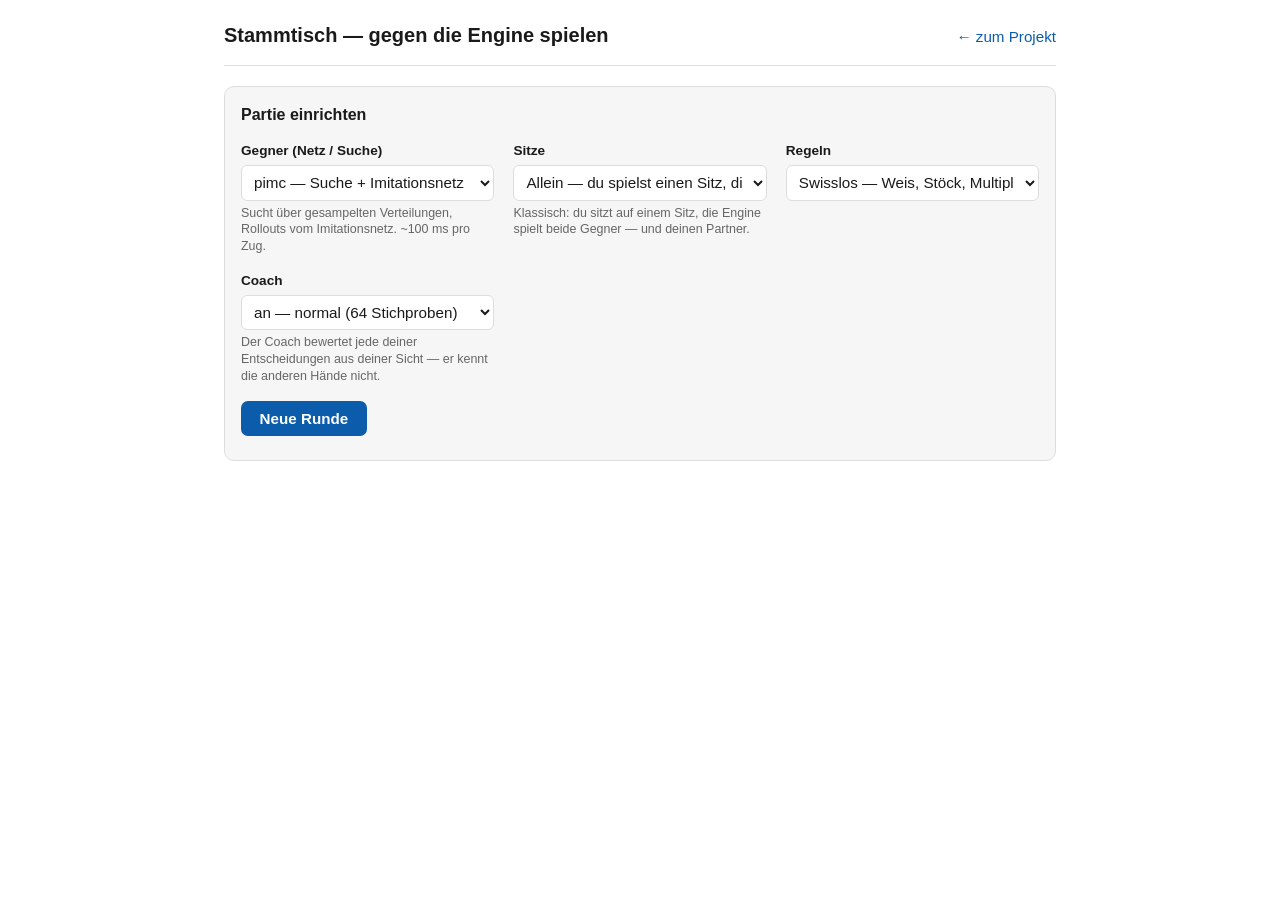
==== static/stammtisch/play/index.html @ 66802778 "add stammtisch" ====
<!DOCTYPE html>
<html lang="de">
<head>
<meta charset="utf-8">
<meta name="viewport" content="width=device-width, initial-scale=1">
<title>Stammtisch — gegen die Engine spielen</title>
<meta name="description" content="Schieber-Jass gegen die Stammtisch-Engine, im Browser.">
<link rel="icon" href="data:image/svg+xml,<svg xmlns='http://www.w3.org/2000/svg' viewBox='0 0 100 100'><text y='.9em' font-size='90'>🃏</text></svg>">
<style>
  :root {
    --fg: #1a1a1a;
    --muted: #666;
    --rule: #ddd;
    --link: #0b5cab;
    --bg: #ffffff;
    --felt: #10553a;
    --felt-dark: #0b3f2b;
    --card-bg: #fffdf8;
    --red: #b3261e;
    --black: #1a1a1a;
    --good: #1a7f37;
    --warn: #b7791f;
    --bad: #b3261e;
    --panel: #f6f6f6;
  }

  * { box-sizing: border-box; }
  html { -webkit-text-size-adjust: 100%; }

  body {
    margin: 0;
    color: var(--fg);
    background: var(--bg);
    font-family: -apple-system, BlinkMacSystemFont, "Segoe UI", Roboto, Helvetica, Arial, sans-serif;
    font-size: 17px;
    line-height: 1.55;
  }

  .wrap { max-width: 54rem; margin-inline: auto; padding: 1.25rem 1rem 4rem; }

  header.top {
    display: flex; flex-wrap: wrap; align-items: baseline;
    justify-content: space-between; gap: 0.5rem 1.5rem;
    padding-bottom: 0.9rem; margin-bottom: 1.2rem;
    border-bottom: 1px solid var(--rule);
  }
  header.top h1 { font-size: 1.25rem; margin: 0; }
  header.top a { color: var(--link); text-decoration: none; font-size: 0.95rem; }
  header.top a:hover { text-decoration: underline; }

  /* ---------- setup panel ---------- */
  .setup {
    background: var(--panel); border: 1px solid var(--rule); border-radius: 10px;
    padding: 1rem; margin-bottom: 1.2rem;
  }
  .setup h2 { font-size: 1rem; margin: 0 0 0.8rem; }
  .fields { display: grid; gap: 0.9rem 1.2rem; grid-template-columns: repeat(auto-fit, minmax(15rem, 1fr)); }
  .field label { display: block; font-weight: 600; font-size: 0.85rem; margin-bottom: 0.25rem; }
  .field select, .field input[type=number] {
    width: 100%; padding: 0.45rem 0.5rem; font-size: 0.95rem; font-family: inherit;
    border: 1px solid var(--rule); border-radius: 6px; background: #fff; color: var(--fg);
  }
  .field .hint { font-size: 0.78rem; color: var(--muted); margin-top: 0.25rem; line-height: 1.35; }
  .field.check { display: flex; align-items: flex-start; gap: 0.5rem; }
  .field.check label { font-weight: 600; margin: 0; }

  button {
    font-family: inherit; font-size: 0.95rem; font-weight: 600;
    padding: 0.5rem 1.1rem; border-radius: 7px; border: 1px solid transparent;
    background: var(--link); color: #fff; cursor: pointer;
  }
  button:hover:not(:disabled) { filter: brightness(1.1); }
  button:disabled { opacity: 0.5; cursor: default; }
  button.ghost { background: #fff; color: var(--fg); border-color: var(--rule); }

  .actions { margin-top: 1rem; display: flex; gap: 0.6rem; flex-wrap: wrap; align-items: center; }
  #status { font-size: 0.85rem; color: var(--muted); }

  /* ---------- table ---------- */
  .table {
    position: relative;
    background: radial-gradient(circle at 50% 45%, var(--felt) 0%, var(--felt-dark) 100%);
    border-radius: 14px; padding: 1rem;
    min-height: 23rem;
    display: grid;
    grid-template-columns: 1fr minmax(0, 1.6fr) 1fr;
    grid-template-rows: auto 1fr auto;
    gap: 0.5rem;
    color: #fff;
  }
  .seat { text-align: center; font-size: 0.85rem; }
  .seat .who { font-weight: 700; }
  .seat .who .badge {
    display: inline-block; font-size: 0.68rem; font-weight: 600;
    background: rgba(255,255,255,0.2); border-radius: 999px;
    padding: 0.05rem 0.45rem; margin-left: 0.3rem; vertical-align: 1px;
  }
  .seat .meta { opacity: 0.75; font-size: 0.78rem; }
  .seat.turn .who { color: #ffe08a; }
  .seat.turn .who::after { content: " ●"; }

  .seat-top { grid-column: 2; grid-row: 1; }
  .seat-left { grid-column: 1; grid-row: 2; align-self: center; }
  .seat-right { grid-column: 3; grid-row: 2; align-self: center; }
  .trick { grid-column: 2; grid-row: 2; display: grid; place-items: center; }

  .trick-cards { display: flex; gap: 0.4rem; flex-wrap: wrap; justify-content: center; min-height: 4.6rem; align-items: center; }
  .trick-note { font-size: 0.8rem; opacity: 0.8; margin-top: 0.4rem; text-align: center; min-height: 1.2rem; }

  .backs { display: flex; gap: 2px; justify-content: center; margin-top: 0.25rem; }
  .back {
    width: 12px; height: 18px; border-radius: 2px;
    background: repeating-linear-gradient(45deg, #2b6cb0 0 3px, #1e4e7f 3px 6px);
    border: 1px solid rgba(255,255,255,0.35);
  }

  /* ---------- cards ---------- */
  .card {
    width: 3.1rem; height: 4.4rem; border-radius: 6px;
    background: var(--card-bg); border: 1px solid #c9c3b4;
    box-shadow: 0 1px 3px rgba(0,0,0,0.3);
    display: flex; flex-direction: column; align-items: center; justify-content: center;
    font-weight: 700; line-height: 1.1; color: var(--black);
    padding: 0; font-family: inherit; font-size: 1rem;
    flex: none;
  }
  .card .rank { font-size: 1.05rem; }
  .card .suit { font-size: 1.15rem; }
  .card.red { color: var(--red); }
  .card.small { width: 2.5rem; height: 3.5rem; }
  .card.small .rank { font-size: 0.85rem; }
  .card.small .suit { font-size: 0.95rem; }

  .hand { display: flex; gap: 0.35rem; flex-wrap: wrap; justify-content: center; margin-top: 0.8rem; }
  .hand .card { cursor: default; transition: transform 0.12s ease, box-shadow 0.12s ease; }
  .hand .card.playable { cursor: pointer; border-color: #7a8a55; }
  .hand .card.playable:hover { transform: translateY(-7px); box-shadow: 0 6px 12px rgba(0,0,0,0.25); }
  .hand .card.dim { opacity: 0.4; }
  .hand .card.best { box-shadow: 0 0 0 2px var(--good); }

  .hand-label { text-align: center; font-size: 0.8rem; color: var(--muted); margin-top: 0.9rem; }

  /* ---------- trump dialog ---------- */
  .trump-choice { display: flex; gap: 0.45rem; flex-wrap: wrap; justify-content: center; margin-top: 0.7rem; }
  .trump-choice button { background: #fff; color: var(--fg); border-color: var(--rule); font-size: 0.9rem; }
  .trump-choice button .mult { font-size: 0.72rem; color: var(--muted); font-weight: 500; }

  /* ---------- coach ---------- */
  .coach {
    border: 1px solid var(--rule); border-radius: 10px; padding: 0.85rem 1rem;
    margin-top: 1rem; background: #fff; font-size: 0.9rem;
  }
  .coach h3 { margin: 0 0 0.5rem; font-size: 0.9rem; }
  .coach .verdict { font-weight: 700; }
  .coach .verdict.good { color: var(--good); }
  .coach .verdict.warn { color: var(--warn); }
  .coach .verdict.bad { color: var(--bad); }
  .coach table { border-collapse: collapse; width: 100%; margin-top: 0.4rem; font-size: 0.85rem; }
  .coach td { padding: 0.15rem 0.4rem 0.15rem 0; }
  .coach td.num { text-align: right; font-variant-numeric: tabular-nums; color: var(--muted); }
  .coach .thinking { color: var(--muted); font-style: italic; }

  /* ---------- log & result ---------- */
  .log {
    margin-top: 1rem; max-height: 11rem; overflow-y: auto; font-size: 0.83rem;
    border: 1px solid var(--rule); border-radius: 8px; padding: 0.6rem 0.8rem;
    background: #fafafa; color: #333;
  }
  .log div { padding: 0.05rem 0; }
  .log .sys { color: var(--muted); }

  .result {
    margin-top: 1rem; border: 2px solid var(--link); border-radius: 10px;
    padding: 1rem; background: #f3f8ff;
  }
  .result h3 { margin: 0 0 0.4rem; font-size: 1.05rem; }
  .result .score { font-size: 1.5rem; font-weight: 700; }

  .loading { text-align: center; color: var(--muted); padding: 2rem 1rem; font-size: 0.9rem; }
  .err { color: var(--bad); font-size: 0.85rem; margin-top: 0.5rem; }

  @media (max-width: 34rem) {
    body { font-size: 16px; }
    .card { width: 2.6rem; height: 3.7rem; }
    .card .rank { font-size: 0.9rem; }
    .card .suit { font-size: 1rem; }
    .table { min-height: 20rem; padding: 0.7rem; gap: 0.3rem; }
  }
</style>
</head>
<body>
<div class="wrap">

  <header class="top">
    <h1>Stammtisch — gegen die Engine spielen</h1>
    <a href="/stammtisch/">← zum Projekt</a>
  </header>

  <div class="setup">
    <h2>Partie einrichten</h2>
    <div class="fields">
      <div class="field">
        <label for="agent">Gegner (Netz / Suche)</label>
        <select id="agent">
          <option value="pimc:roll=strong">pimc:roll=strong — Suche + starkes Netz (Elo 1654)</option>
          <option value="pimc" selected>pimc — Suche + Imitationsnetz (Elo 1651)</option>
          <option value="net:strong">net:strong — starkes Netz, ohne Suche (Elo 1628)</option>
          <option value="net">net — Imitation von 65.6 M Menschenzügen (Elo 1620)</option>
          <option value="heuristic">heuristic — Handregeln, ohne Netz (Elo 1500)</option>
        </select>
        <div class="hint" id="agent-hint"></div>
      </div>

      <div class="field">
        <label for="mode">Sitze</label>
        <select id="mode">
          <option value="solo" selected>Allein — du spielst einen Sitz, die Engine die anderen drei</option>
          <option value="team">Im Team — du spielst dein Team selbst (dein Sitz + Partner)</option>
        </select>
        <div class="hint" id="mode-hint"></div>
      </div>

      <div class="field">
        <label for="rules">Regeln</label>
        <select id="rules">
          <option value="0" selected>Swisslos — Weis, Stöck, Multiplikatoren</option>
          <option value="1">Einfach — nur Kartenpunkte</option>
        </select>
      </div>

      <div class="field">
        <label for="samples">Coach</label>
        <select id="samples">
          <option value="0">aus</option>
          <option value="32">an — schnell (32 Stichproben)</option>
          <option value="64" selected>an — normal (64 Stichproben)</option>
          <option value="128">an — genau (128 Stichproben, langsamer)</option>
        </select>
        <div class="hint">Der Coach bewertet jede deiner Entscheidungen aus deiner Sicht — er kennt die
          anderen Hände nicht.</div>
      </div>
    </div>

    <div class="actions">
      <button id="start">Neue Runde</button>
      <span id="status"></span>
    </div>
    <div class="err" id="error"></div>
  </div>

  <div id="game" hidden>
    <div class="table">
      <div class="seat seat-top" data-seat="2">
        <div class="who"></div><div class="meta"></div><div class="backs"></div>
      </div>
      <div class="seat seat-left" data-seat="1">
        <div class="who"></div><div class="meta"></div><div class="backs"></div>
      </div>
      <div class="seat seat-right" data-seat="3">
        <div class="who"></div><div class="meta"></div><div class="backs"></div>
      </div>
      <div class="trick">
        <div class="trick-cards" id="trick"></div>
        <div class="trick-note" id="tricknote"></div>
      </div>
    </div>

    <div class="hand-label" id="handlabel"></div>
    <div class="hand" id="hand"></div>
    <div class="trump-choice" id="trumpchoice"></div>

    <div class="coach" id="coach" hidden>
      <h3>Coach</h3>
      <div id="coachbody"></div>
    </div>

    <div id="result"></div>
    <div class="log" id="log"></div>
  </div>

  <div class="loading" id="loading" hidden>Engine wird geladen …</div>
</div>

<script src="game.js"></script>
</body>
</html>
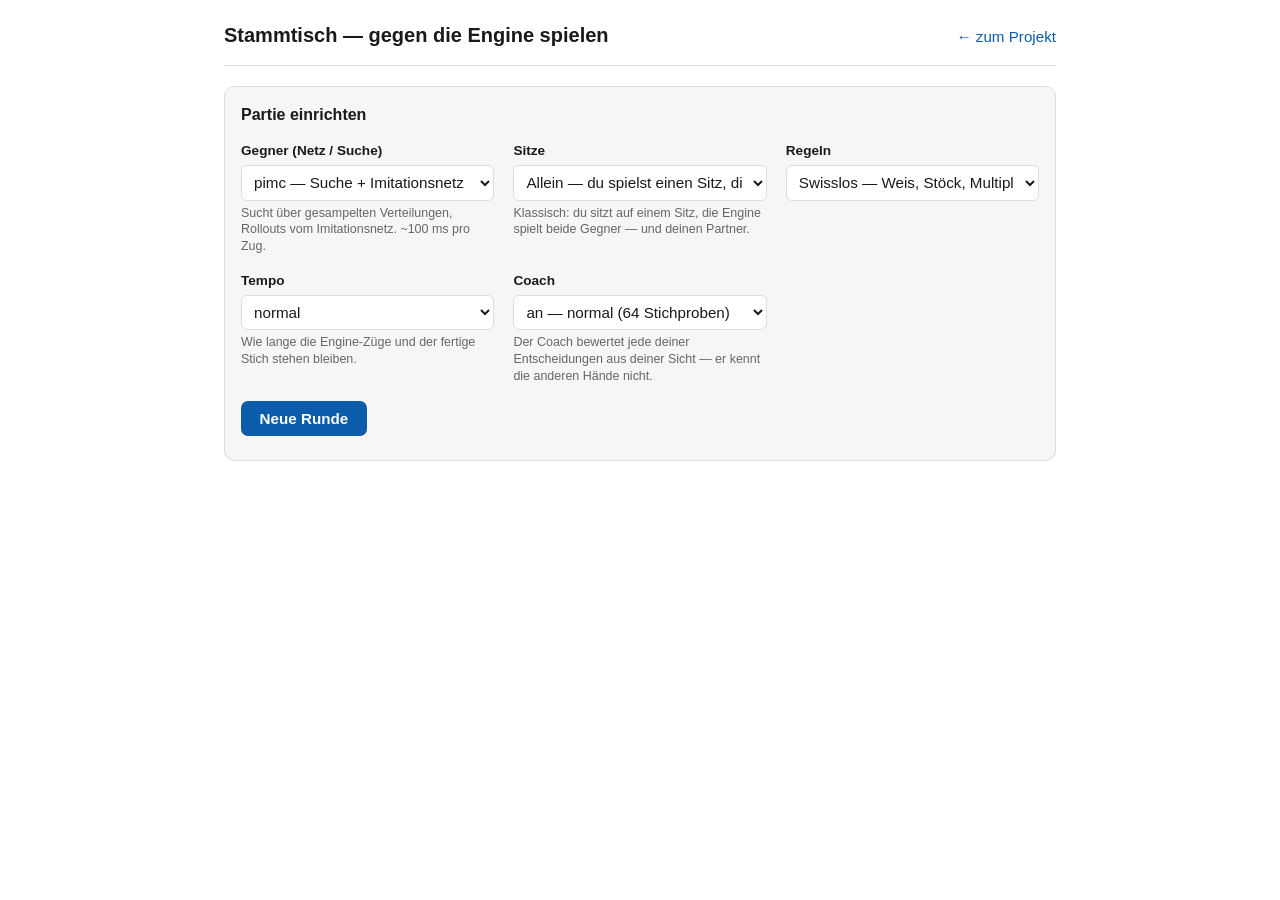
==== commit 0ea4463a: "change cards" ====
--- a/static/stammtisch/play/index.html
+++ b/static/stammtisch/play/index.html
@@ -81,7 +81,7 @@
     position: relative;
     background: radial-gradient(circle at 50% 45%, var(--felt) 0%, var(--felt-dark) 100%);
     border-radius: 14px; padding: 1rem;
-    min-height: 23rem;
+    min-height: 27rem;
     display: grid;
     grid-template-columns: 1fr minmax(0, 1.6fr) 1fr;
     grid-template-rows: auto 1fr auto;
@@ -98,6 +98,14 @@
   .seat .meta { opacity: 0.75; font-size: 0.78rem; }
   .seat.turn .who { color: #ffe08a; }
   .seat.turn .who::after { content: " ●"; }
+  /* Who leads the trick now being played — quiet, and never doubled up with
+     the turn dot. */
+  .seat.leads:not(.turn) .who::before { content: "▸ "; color: #ffe08a; opacity: .8; }
+  .seat .won {
+    font-size: 0.72rem; color: #ffe08a; opacity: 0;
+    transition: opacity .45s ease; min-height: 1em;
+  }
+  .seat.just-won .won { opacity: .95; }
 
   .seat-top { grid-column: 2; grid-row: 1; }
   .seat-left { grid-column: 1; grid-row: 2; align-self: center; }
@@ -108,7 +116,7 @@
   .trick-note { font-size: 0.8rem; opacity: 0.8; margin-top: 0.4rem; text-align: center; min-height: 1.2rem; }
 
   .backs { display: flex; gap: 2px; justify-content: center; margin-top: 0.25rem; }
-  .back {
+  .mini-back {
     width: 12px; height: 18px; border-radius: 2px;
     background: repeating-linear-gradient(45deg, #2b6cb0 0 3px, #1e4e7f 3px 6px);
     border: 1px solid rgba(255,255,255,0.35);
@@ -116,30 +124,109 @@
 
   /* ---------- cards ---------- */
   .card {
-    width: 3.1rem; height: 4.4rem; border-radius: 6px;
-    background: var(--card-bg); border: 1px solid #c9c3b4;
-    box-shadow: 0 1px 3px rgba(0,0,0,0.3);
-    display: flex; flex-direction: column; align-items: center; justify-content: center;
-    font-weight: 700; line-height: 1.1; color: var(--black);
-    padding: 0; font-family: inherit; font-size: 1rem;
-    flex: none;
-  }
-  .card .rank { font-size: 1.05rem; }
-  .card .suit { font-size: 1.15rem; }
-  .card.red { color: var(--red); }
-  .card.small { width: 2.5rem; height: 3.5rem; }
-  .card.small .rank { font-size: 0.85rem; }
-  .card.small .suit { font-size: 0.95rem; }
-
-  .hand { display: flex; gap: 0.35rem; flex-wrap: wrap; justify-content: center; margin-top: 0.8rem; }
-  .hand .card { cursor: default; transition: transform 0.12s ease, box-shadow 0.12s ease; }
-  .hand .card.playable { cursor: pointer; border-color: #7a8a55; }
-  .hand .card.playable:hover { transform: translateY(-7px); box-shadow: 0 6px 12px rgba(0,0,0,0.25); }
-  .hand .card.dim { opacity: 0.4; }
-  .hand .card.best { box-shadow: 0 0 0 2px var(--good); }
+    position: relative;
+    width: 3.6rem; height: 5.2rem; border-radius: 7px;
+    background: var(--tint, #f7f2e6);
+    border: 1px solid #cdc4b0;
+    box-shadow: 0 2px 5px rgba(0,0,0,0.28);
+    flex: none; overflow: hidden;
+    font-family: "Iowan Old Style", Georgia, "Times New Roman", serif;
+    color: var(--ink, #333);
+  }
+  .card .idx {
+    position: absolute; font-weight: 700; font-size: 0.82rem; line-height: 1;
+    letter-spacing: -0.02em;
+  }
+  .card .idx.tl { top: 3px; left: 5px; }
+  .card .face { position: absolute; inset: 15% 12%; }
+  .card .face .pip {
+    position: absolute; transform: translate(-50%, -50%); aspect-ratio: 1;
+  }
+  .card .banner { position: absolute; inset: 0; }
+  .card .banner .flag { position: absolute; left: 4%; top: 22%; width: 92%; height: 56%; }
+  .card .figure { position: absolute; inset: 0; }
+  .card .figure .crown { position: absolute; left: 8%; top: 4%; width: 84%; }
+
+  .card.back { background: #1c3f6e; border-color: #12294a; }
+  .card.back .back-art {
+    position: absolute; inset: 4px; border-radius: 4px;
+    border: 1px solid rgba(255,255,255,0.35);
+    background:
+      repeating-linear-gradient(45deg, rgba(255,255,255,.13) 0 4px, transparent 4px 8px),
+      repeating-linear-gradient(-45deg, rgba(255,255,255,.13) 0 4px, transparent 4px 8px);
+  }
+
+  .card.small { width: 2.6rem; height: 3.75rem; }
+  .card.small .idx { font-size: 0.64rem; }
+
+  .hand { display: flex; gap: 0.4rem; flex-wrap: wrap; justify-content: center; margin-top: 0.8rem; }
+  .hand .card { transition: transform 0.16s ease, box-shadow 0.16s ease, opacity 0.2s ease; }
+  .hand .card.playable { cursor: pointer; }
+  .hand .card.playable::after {
+    content: ""; position: absolute; inset: 0; border-radius: 6px;
+    box-shadow: inset 0 0 0 2px rgba(31,110,60,0.75);
+  }
+  .hand .card.playable:hover { transform: translateY(-9px); box-shadow: 0 8px 15px rgba(0,0,0,0.3); }
+  .hand .card.dim { opacity: 0.38; }
+  .hand .card.best::after {
+    content: ""; position: absolute; inset: 0; border-radius: 6px;
+    box-shadow: inset 0 0 0 2px var(--good), 0 0 10px rgba(26,127,55,0.6);
+  }
 
   .hand-label { text-align: center; font-size: 0.8rem; color: var(--muted); margin-top: 0.9rem; }
-
+  .took {
+    text-align: center; font-size: 0.8rem; margin-top: 0.5rem; min-height: 1.2rem;
+    color: var(--warn); font-weight: 600; opacity: 0;
+    transition: opacity .45s ease;
+  }
+  .took.on { opacity: 1; }
+
+  /* ---------- the trick, laid out by seat ---------- */
+  .trick {
+    grid-column: 2; grid-row: 2;
+    display: grid; place-items: center;
+    min-height: 0;
+  }
+  .trick-area {
+    position: relative;
+    width: 16.5rem; height: 14rem;
+    display: grid;
+    grid-template-columns: repeat(3, 1fr);
+    grid-template-rows: repeat(3, 1fr);
+    place-items: center;
+  }
+  /* Each card lies in front of the seat that played it. */
+  .slot { position: relative; transition: opacity .45s ease, transform .45s ease; }
+  .slot[data-seat="0"] { grid-area: 3 / 2; transform: rotate(2deg);  }
+  .slot[data-seat="1"] { grid-area: 2 / 1; transform: rotate(-8deg); }
+  .slot[data-seat="2"] { grid-area: 1 / 2; transform: rotate(4deg);  }
+  .slot[data-seat="3"] { grid-area: 2 / 3; transform: rotate(7deg);  }
+
+  .slot .tag {
+    position: absolute; left: 50%; transform: translateX(-50%);
+    bottom: -1.05rem; font-size: 0.67rem; opacity: 0.75; white-space: nowrap;
+  }
+  .slot[data-seat="2"] .tag { bottom: auto; top: -1.05rem; }
+
+  /* A card just laid down. */
+  .slot.fresh { animation: lay 0.42s cubic-bezier(.2,.9,.3,1.25) both; }
+  @keyframes lay {
+    from { opacity: 0; transform: scale(0.82) translateY(18px) rotate(0deg); }
+  }
+
+  /* When the trick is decided: the loser cards recede toward the winner. */
+  .trick-area.settled .slot:not(.winner) { opacity: 0.5; }
+  .trick-area.settled .slot.winner { z-index: 2; }
+  .trick-area.settled .slot.winner .card { box-shadow: 0 0 0 2px rgba(255,224,138,.95), 0 5px 14px rgba(0,0,0,.4); }
+  .trick-area.settled .slot.winner .tag { opacity: 1; font-weight: 700; color: #ffe08a; }
+
+  .trick-note {
+    grid-column: 1 / -1; grid-row: 3;
+    font-size: 0.8rem; opacity: 0.85; text-align: center;
+    min-height: 1.2rem; padding-top: 0.5rem;
+  }
+
+  /* ---------- trump dialog ---------- */
   /* ---------- trump dialog ---------- */
   .trump-choice { display: flex; gap: 0.45rem; flex-wrap: wrap; justify-content: center; margin-top: 0.7rem; }
   .trump-choice button { background: #fff; color: var(--fg); border-color: var(--rule); font-size: 0.9rem; }
@@ -181,10 +268,12 @@
 
   @media (max-width: 34rem) {
     body { font-size: 16px; }
-    .card { width: 2.6rem; height: 3.7rem; }
-    .card .rank { font-size: 0.9rem; }
-    .card .suit { font-size: 1rem; }
-    .table { min-height: 20rem; padding: 0.7rem; gap: 0.3rem; }
+    .card { width: 2.9rem; height: 4.2rem; }
+    .card .idx { font-size: 0.7rem; }
+    .table { min-height: 23rem; padding: 0.7rem; gap: 0.3rem; }
+    .trick-area { width: 12.5rem; height: 11.5rem; }
+    .slot .tag { font-size: 0.6rem; bottom: -0.95rem; }
+    .hand { gap: 0.25rem; }
   }
 </style>
 </head>
@@ -229,6 +318,16 @@
       </div>
 
       <div class="field">
+        <label for="tempo">Tempo</label>
+        <select id="tempo">
+          <option value="1.6">ruhig — zum Mitdenken</option>
+          <option value="1" selected>normal</option>
+          <option value="0.6">zügig</option>
+        </select>
+        <div class="hint">Wie lange die Engine-Züge und der fertige Stich stehen bleiben.</div>
+      </div>
+
+      <div class="field">
         <label for="samples">Coach</label>
         <select id="samples">
           <option value="0">aus</option>
@@ -251,20 +350,21 @@
   <div id="game" hidden>
     <div class="table">
       <div class="seat seat-top" data-seat="2">
-        <div class="who"></div><div class="meta"></div><div class="backs"></div>
+        <div class="who"></div><div class="meta"></div><div class="won"></div><div class="backs"></div>
       </div>
       <div class="seat seat-left" data-seat="1">
-        <div class="who"></div><div class="meta"></div><div class="backs"></div>
+        <div class="who"></div><div class="meta"></div><div class="won"></div><div class="backs"></div>
       </div>
       <div class="seat seat-right" data-seat="3">
-        <div class="who"></div><div class="meta"></div><div class="backs"></div>
+        <div class="who"></div><div class="meta"></div><div class="won"></div><div class="backs"></div>
       </div>
       <div class="trick">
-        <div class="trick-cards" id="trick"></div>
-        <div class="trick-note" id="tricknote"></div>
-      </div>
+        <div class="trick-area" id="trick"></div>
+      </div>
+      <div class="trick-note" id="tricknote"></div>
     </div>
 
+    <div class="took" id="took"></div>
     <div class="hand-label" id="handlabel"></div>
     <div class="hand" id="hand"></div>
     <div class="trump-choice" id="trumpchoice"></div>
@@ -281,6 +381,7 @@
   <div class="loading" id="loading" hidden>Engine wird geladen …</div>
 </div>
 
+<script src="cards.js"></script>
 <script src="game.js"></script>
 </body>
 </html>
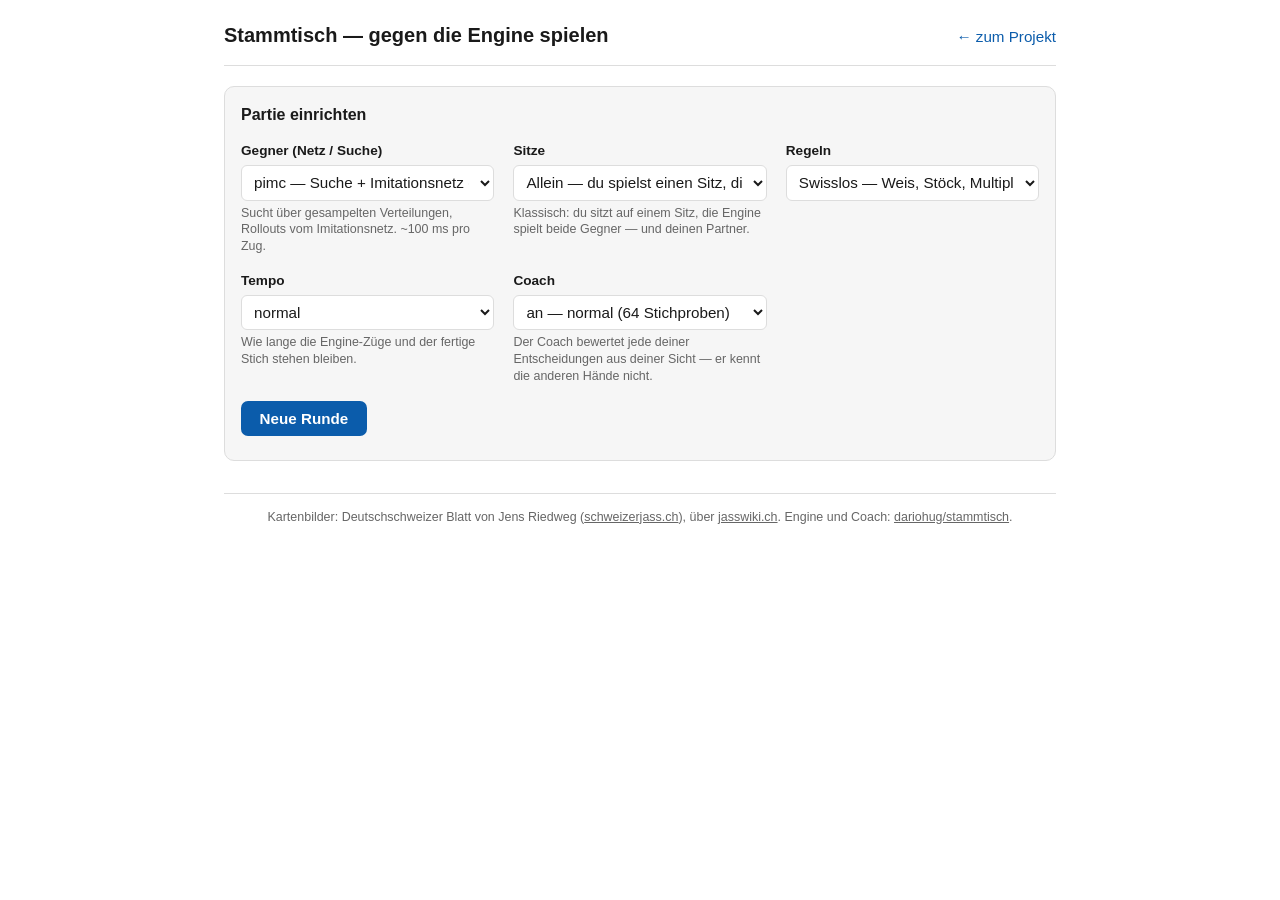
==== commit 97246034: "add swiss cards" ====
--- a/static/stammtisch/play/index.html
+++ b/static/stammtisch/play/index.html
@@ -102,7 +102,8 @@
      the turn dot. */
   .seat.leads:not(.turn) .who::before { content: "▸ "; color: #ffe08a; opacity: .8; }
   .seat .won {
-    font-size: 0.72rem; color: #ffe08a; opacity: 0;
+    font-size: 0.72rem; font-weight: 600; color: #ffe08a; opacity: 0;
+    text-shadow: 0 1px 2px rgba(0,0,0,.5);
     transition: opacity .45s ease; min-height: 1em;
   }
   .seat.just-won .won { opacity: .95; }
@@ -125,7 +126,7 @@
   /* ---------- cards ---------- */
   .card {
     position: relative;
-    width: 3.6rem; height: 5.2rem; border-radius: 7px;
+    width: 3.6rem; height: 5.63rem; border-radius: 7px;
     background: var(--tint, #f7f2e6);
     border: 1px solid #cdc4b0;
     box-shadow: 0 2px 5px rgba(0,0,0,0.28);
@@ -146,6 +147,22 @@
   .card .banner .flag { position: absolute; left: 4%; top: 22%; width: 92%; height: 56%; }
   .card .figure { position: absolute; inset: 0; }
   .card .figure .crown { position: absolute; left: 8%; top: 4%; width: 84%; }
+
+  /* A card served from the image deck: the file already carries the face, the
+     border and the rounded corners, so the element itself gets out of the way
+     and the shadow follows the artwork's alpha instead of a square box. */
+  .card.photo {
+    background: none; border: none; box-shadow: none; overflow: visible;
+  }
+  .card.photo img {
+    position: absolute; inset: 0; width: 100%; height: 100%;
+    object-fit: contain; display: block; user-select: none;
+    filter: drop-shadow(0 2px 4px rgba(0,0,0,0.35));
+  }
+  /* The drawn-face overlays have no meaning on a photo card. */
+  .card.photo .idx, .card.photo .face { display: none; }
+  .hand .card.photo.playable::after,
+  .hand .card.photo.best::after { border-radius: 9px; }
 
   .card.back { background: #1c3f6e; border-color: #12294a; }
   .card.back .back-art {
@@ -156,7 +173,7 @@
       repeating-linear-gradient(-45deg, rgba(255,255,255,.13) 0 4px, transparent 4px 8px);
   }
 
-  .card.small { width: 2.6rem; height: 3.75rem; }
+  .card.small { width: 2.6rem; height: 4.06rem; }
   .card.small .idx { font-size: 0.64rem; }
 
   .hand { display: flex; gap: 0.4rem; flex-wrap: wrap; justify-content: center; margin-top: 0.8rem; }
@@ -215,9 +232,18 @@
   }
 
   /* When the trick is decided: the loser cards recede toward the winner. */
-  .trick-area.settled .slot:not(.winner) { opacity: 0.5; }
+  /* Dim the three losing cards by brightness as well as opacity: white card
+     stock at low opacity just turns murky green against the felt. */
+  .trick-area.settled .slot:not(.winner) { opacity: 0.62; filter: brightness(0.72) saturate(0.8); }
   .trick-area.settled .slot.winner { z-index: 2; }
   .trick-area.settled .slot.winner .card { box-shadow: 0 0 0 2px rgba(255,224,138,.95), 0 5px 14px rgba(0,0,0,.4); }
+  /* A deck image has rounded, transparent corners, so a box shadow would hang
+     around it as a rectangle. Glow along the artwork's own edge instead. */
+  .trick-area.settled .slot.winner .card.photo { box-shadow: none; }
+  .trick-area.settled .slot.winner .card.photo img {
+    filter: drop-shadow(0 0 2px rgba(255,224,138,1)) drop-shadow(0 0 6px rgba(255,214,110,.85))
+            drop-shadow(0 4px 8px rgba(0,0,0,.45));
+  }
   .trick-area.settled .slot.winner .tag { opacity: 1; font-weight: 700; color: #ffe08a; }
 
   .trick-note {
@@ -264,11 +290,16 @@
   .result .score { font-size: 1.5rem; font-weight: 700; }
 
   .loading { text-align: center; color: var(--muted); padding: 2rem 1rem; font-size: 0.9rem; }
+  .credit {
+    margin-top: 2rem; padding-top: 0.9rem; border-top: 1px solid var(--rule);
+    font-size: 0.78rem; color: var(--muted); text-align: center;
+  }
+  .credit a { color: var(--muted); }
   .err { color: var(--bad); font-size: 0.85rem; margin-top: 0.5rem; }
 
   @media (max-width: 34rem) {
     body { font-size: 16px; }
-    .card { width: 2.9rem; height: 4.2rem; }
+    .card { width: 2.9rem; height: 4.53rem; }
     .card .idx { font-size: 0.7rem; }
     .table { min-height: 23rem; padding: 0.7rem; gap: 0.3rem; }
     .trick-area { width: 12.5rem; height: 11.5rem; }
@@ -379,6 +410,13 @@
   </div>
 
   <div class="loading" id="loading" hidden>Engine wird geladen …</div>
+
+  <p class="credit">
+    Kartenbilder: Deutschschweizer Blatt von Jens Riedweg
+    (<a href="https://schweizerjass.ch/" rel="noopener" target="_blank">schweizerjass.ch</a>),
+    über <a href="https://jasswiki.ch/grundlagen-kultur/jasskarten/" rel="noopener" target="_blank">jasswiki.ch</a>.
+    Engine und Coach: <a href="https://github.com/dariohug/stammtisch" rel="noopener" target="_blank">dariohug/stammtisch</a>.
+  </p>
 </div>
 
 <script src="cards.js"></script>
